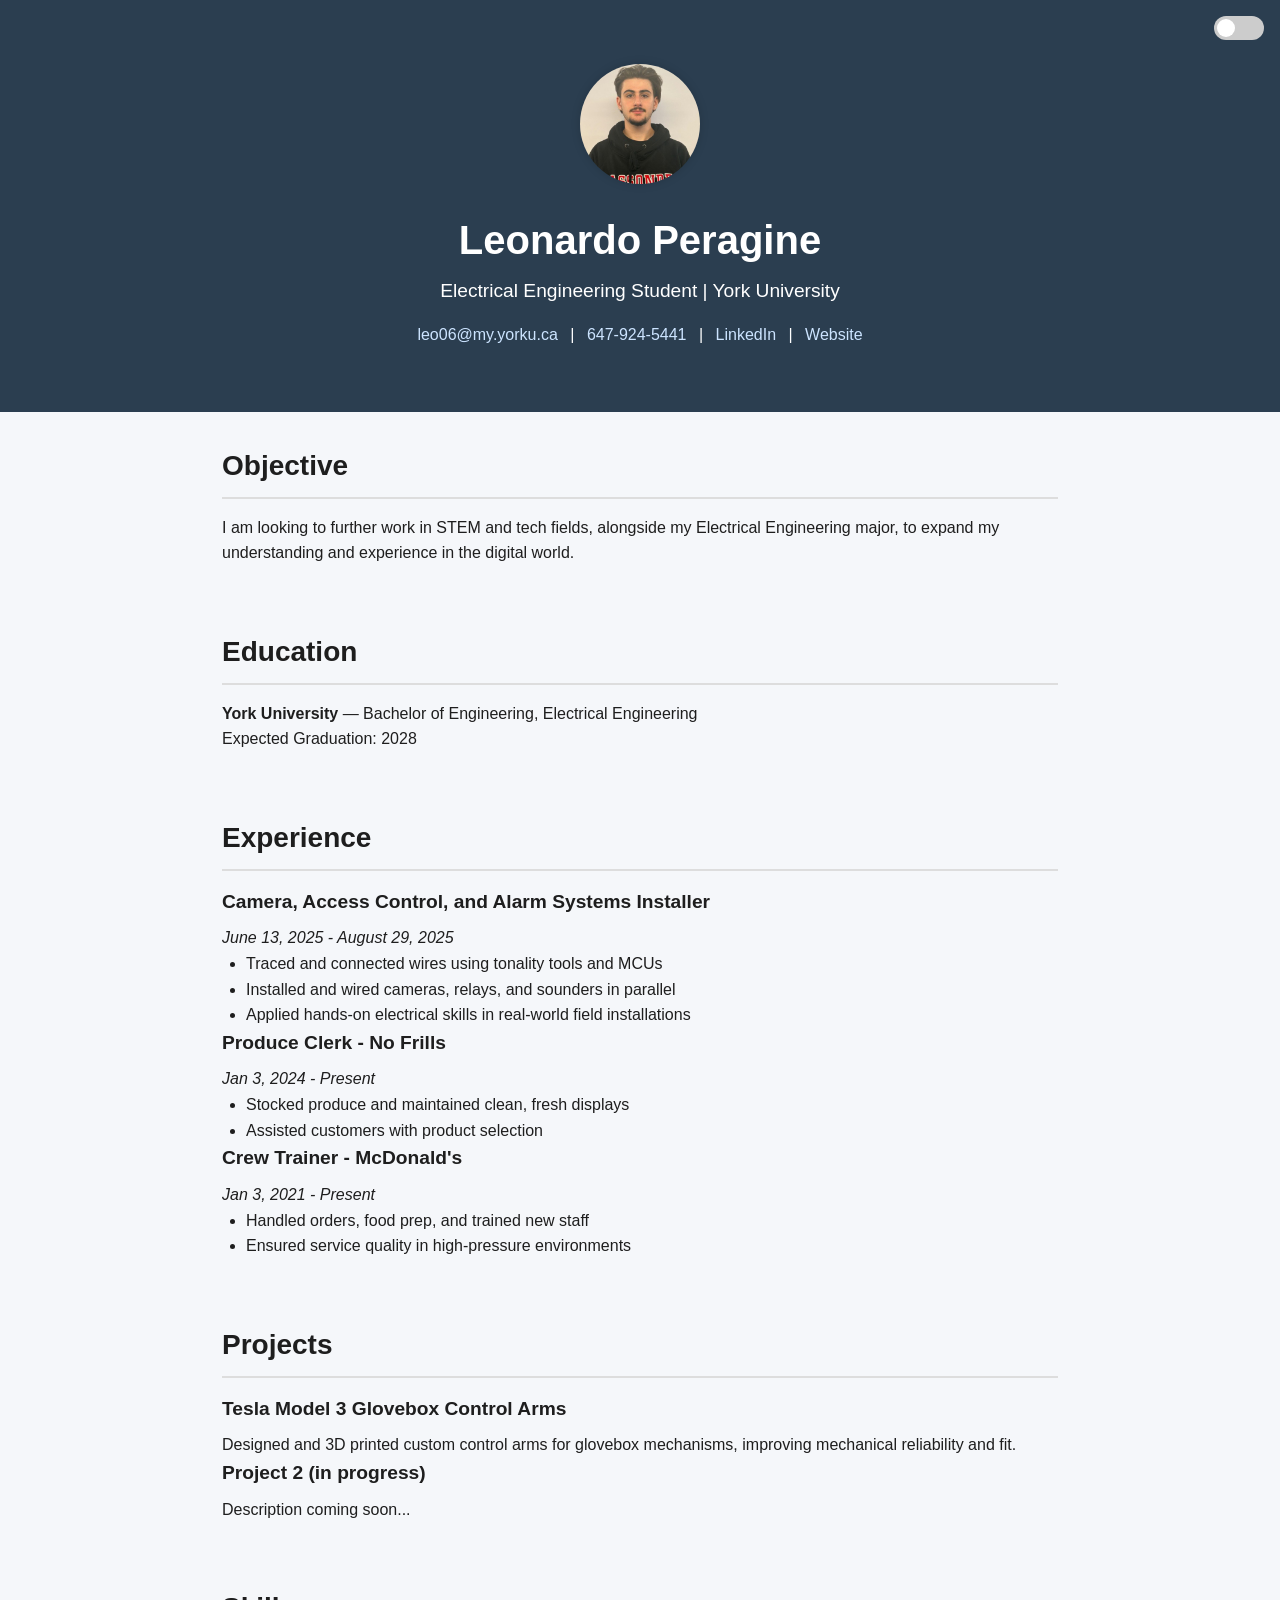
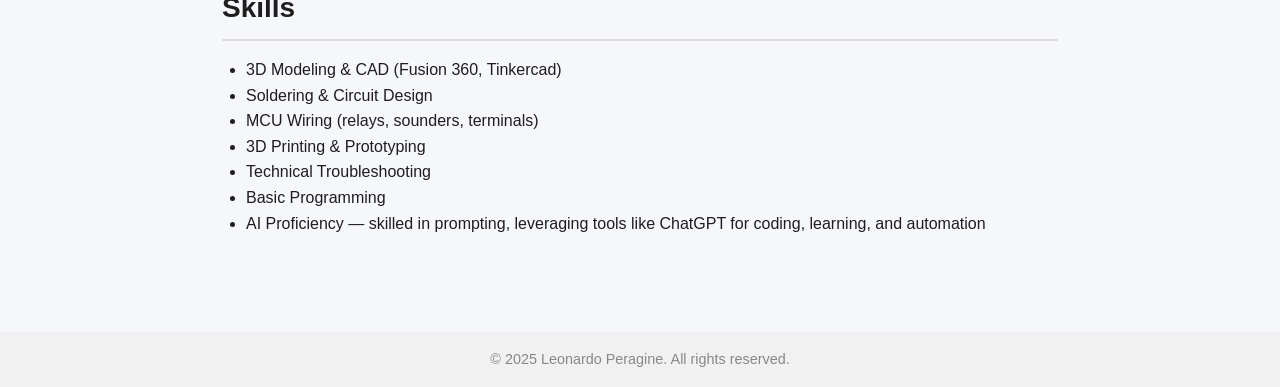
==== index.html/index.html @ 28c350a7 "initial commit" ====
<!DOCTYPE html>
<html lang="en">
<head>
  <meta charset="UTF-8" />
  <meta name="viewport" content="width=device-width, initial-scale=1.0" />
  <meta name="description" content="Leonardo Peragine - Electrical Engineering Student Portfolio" />
  <title>Leonardo Peragine</title>
  <link rel="stylesheet" href="style.css" />
</head>
<body>
  <header>
    <div class="toggle-container">
      <label class="toggle-switch">
        <input type="checkbox" onchange="document.body.classList.toggle('dark-mode')">
        <span class="slider"></span>
      </label>
    </div>
    <div class="container">
      <img src="images/profile.jpg" alt="Leonardo Peragine" class="profile-photo">
      <h1>Leonardo Peragine</h1>
      <p>Electrical Engineering Student | York University</p>
      <div class="contact">
        <a href="mailto:leo06@my.yorku.ca">leo06@my.yorku.ca</a> |
        <a href="tel:+16479245441">647-924-5441</a> |
        <a href="https://www.linkedin.com/in/leonardo-peragine-085b5928a/" target="_blank">LinkedIn</a> |
        <a href="https://peragine.ca" target="_blank">Website</a>
      </div>
    </div>
  </header>

  <section class="objective container">
    <h2>Objective</h2>
    <p>I am looking to further work in STEM and tech fields, alongside my Electrical Engineering major, to expand my understanding and experience in the digital world.</p>
  </section>

  <section class="education container">
    <h2>Education</h2>
    <p><strong>York University</strong> — Bachelor of Engineering, Electrical Engineering<br>Expected Graduation: 2028</p>
  </section>

  <section class="experience container">
    <h2>Experience</h2>
    <div class="job">
      <h3>Camera, Access Control, and Alarm Systems Installer</h3>
      <p><em>June 13, 2025 - August 29, 2025</em></p>
      <ul>
        <li>Traced and connected wires using tonality tools and MCUs</li>
        <li>Installed and wired cameras, relays, and sounders in parallel</li>
        <li>Applied hands-on electrical skills in real-world field installations</li>
      </ul>
    </div>
    <div class="job">
      <h3>Produce Clerk - No Frills</h3>
      <p><em>Jan 3, 2024 - Present</em></p>
      <ul>
        <li>Stocked produce and maintained clean, fresh displays</li>
        <li>Assisted customers with product selection</li>
      </ul>
    </div>
    <div class="job">
      <h3>Crew Trainer - McDonald's</h3>
      <p><em>Jan 3, 2021 - Present</em></p>
      <ul>
        <li>Handled orders, food prep, and trained new staff</li>
        <li>Ensured service quality in high-pressure environments</li>
      </ul>
    </div>
  </section>

  <section class="projects container">
    <h2>Projects</h2>
    <div class="project">
      <h3>Tesla Model 3 Glovebox Control Arms</h3>
      <p>Designed and 3D printed custom control arms for glovebox mechanisms, improving mechanical reliability and fit.</p>
    </div>
    <div class="project">
      <h3>Project 2 (in progress)</h3>
      <p>Description coming soon...</p>
    </div>
  </section>

  <section class="skills container">
    <h2>Skills</h2>
    <ul>
      <li>3D Modeling & CAD (Fusion 360, Tinkercad)</li>
      <li>Soldering & Circuit Design</li>
      <li>MCU Wiring (relays, sounders, terminals)</li>
      <li>3D Printing & Prototyping</li>
      <li>Technical Troubleshooting</li>
      <li>Basic Programming</li>
      <li>AI Proficiency — skilled in prompting, leveraging tools like ChatGPT for coding, learning, and automation</li>
    </ul>
  </section>

  <footer>
    <p>&copy; 2025 Leonardo Peragine. All rights reserved.</p>
  </footer>
</body>
</html>
---- index.html/style.css ----
/* Reset and base styles */
* {
  margin: 0;
  padding: 0;
  box-sizing: border-box;
}

body {
  font-family: 'Segoe UI', Tahoma, Geneva, Verdana, sans-serif;
  background-color: #f5f7fa;
  color: #1e1e1e;
  line-height: 1.6;
  transition: background-color 0.3s, color 0.3s;
}

.container {
  max-width: 900px;
  margin: auto;
  padding: 2rem;
}

header {
  background-color: #2b3e50;
  color: white;
  padding: 2rem 0;
  text-align: center;
}

header h1 {
  font-size: 2.5rem;
  margin-bottom: 0.25rem;
}

header p {
  font-size: 1.2rem;
  margin-bottom: 1rem;
}

header .contact a {
  color: #cce4ff;
  text-decoration: none;
  margin: 0 0.5rem;
}

.profile-photo {
  width: 120px;
  height: 120px;
  border-radius: 50%;
  object-fit: cover;
  box-shadow: 0 0 10px rgba(0, 0, 0, 0.15);
  margin-bottom: 1rem;
}

section {
  margin-top: 3rem;
}

h2 {
  font-size: 1.75rem;
  margin-bottom: 1rem;
  border-bottom: 2px solid #ddd;
  padding-bottom: 0.5rem;
}

h3 {
  font-size: 1.2rem;
  margin-bottom: 0.5rem;
}

ul {
  margin-left: 1.5rem;
  list-style: disc;
}

footer {
  text-align: center;
  padding: 1rem;
  margin-top: 4rem;
  background-color: #f1f1f1;
  color: #888;
  font-size: 0.9rem;
}

/* Dark mode */
body.dark-mode {
  background-color: #1e1e1e;
  color: #f5f7fa;
}

body.dark-mode header {
  background-color: #121a24;
}

body.dark-mode footer {
  background-color: #2a2a2a;
  color: #ccc;
}

/* Toggle switch */
.toggle-container {
  position: absolute;
  top: 1rem;
  right: 1rem;
}

.toggle-switch {
  position: relative;
  display: inline-block;
  width: 50px;
  height: 24px;
}

.toggle-switch input {
  opacity: 0;
  width: 0;
  height: 0;
}

.slider {
  position: absolute;
  cursor: pointer;
  top: 0;
  left: 0;
  right: 0;
  bottom: 0;
  background-color: #ccc;
  transition: .4s;
  border-radius: 24px;
}

.slider:before {
  position: absolute;
  content: "";
  height: 18px;
  width: 18px;
  left: 3px;
  bottom: 3px;
  background-color: white;
  transition: .4s;
  border-radius: 50%;
}

input:checked + .slider {
  background-color: #2196f3;
}

input:checked + .slider:before {
  transform: translateX(26px);
}
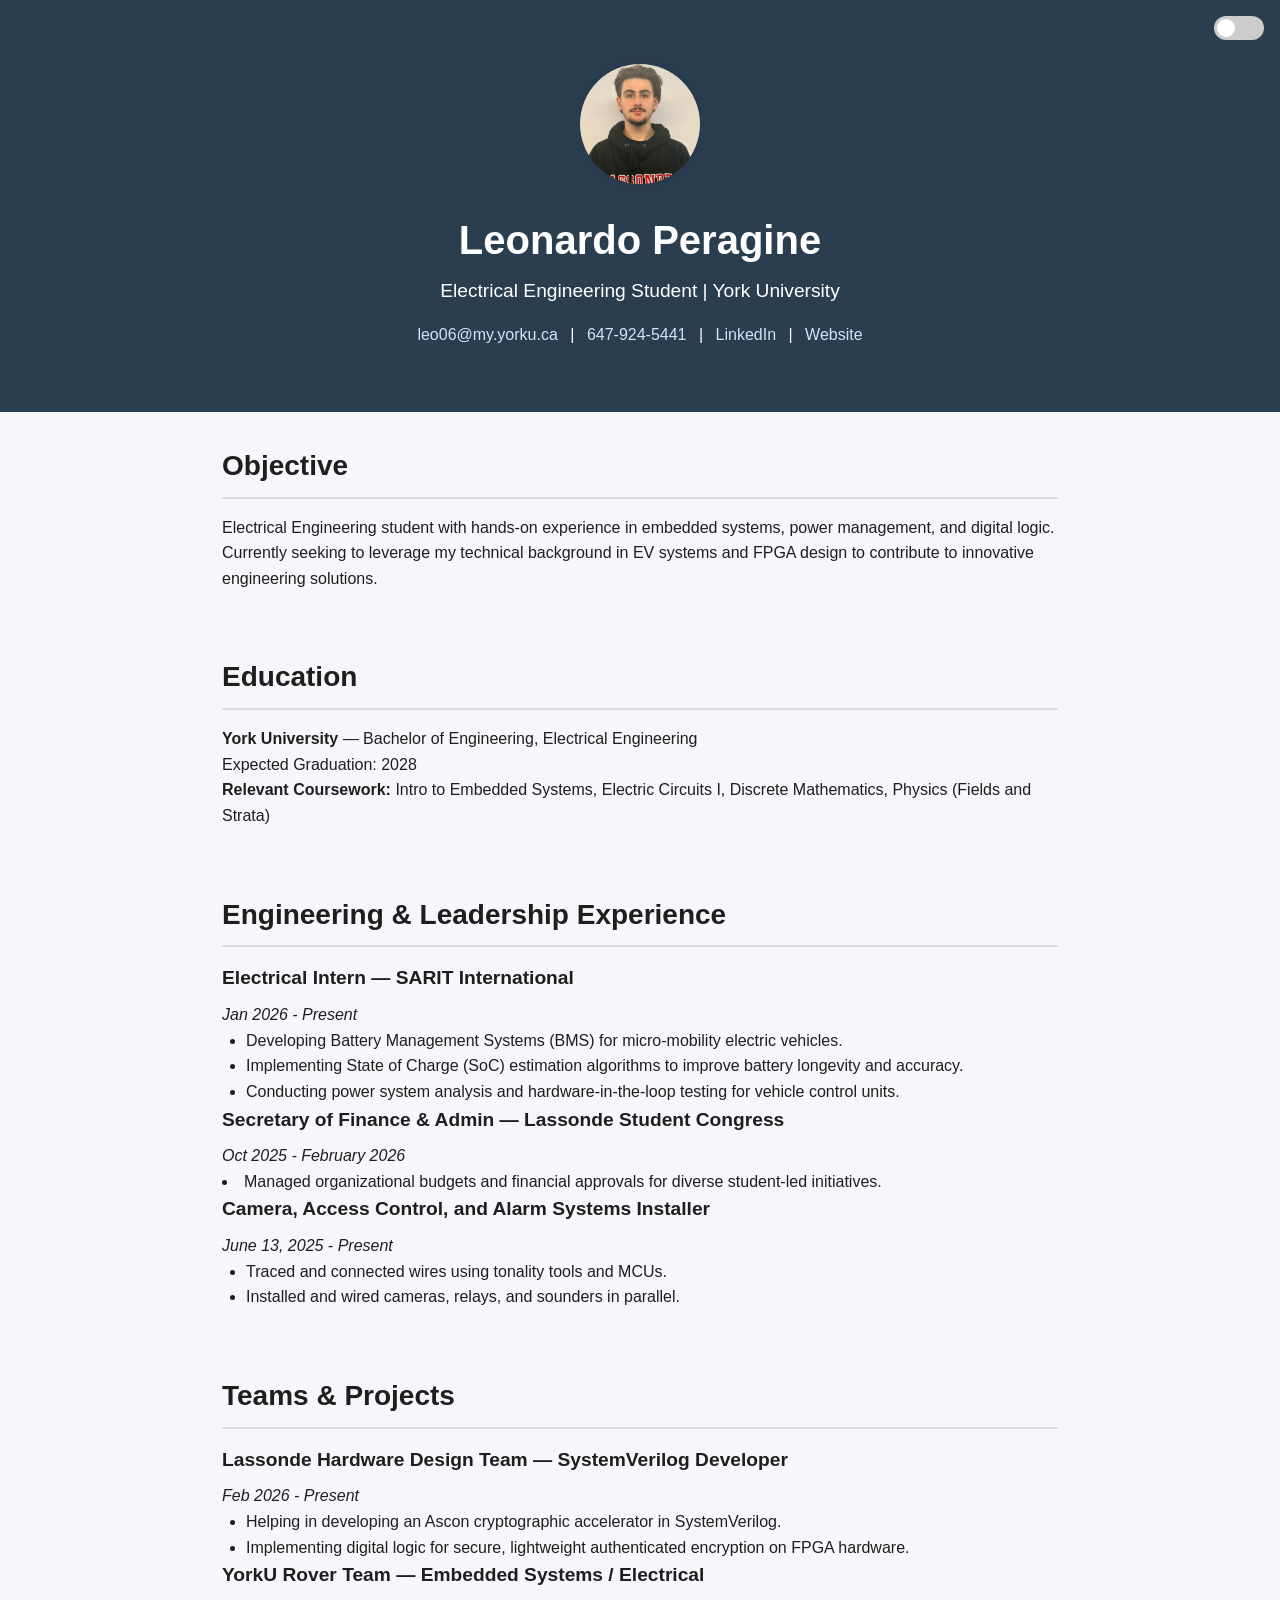
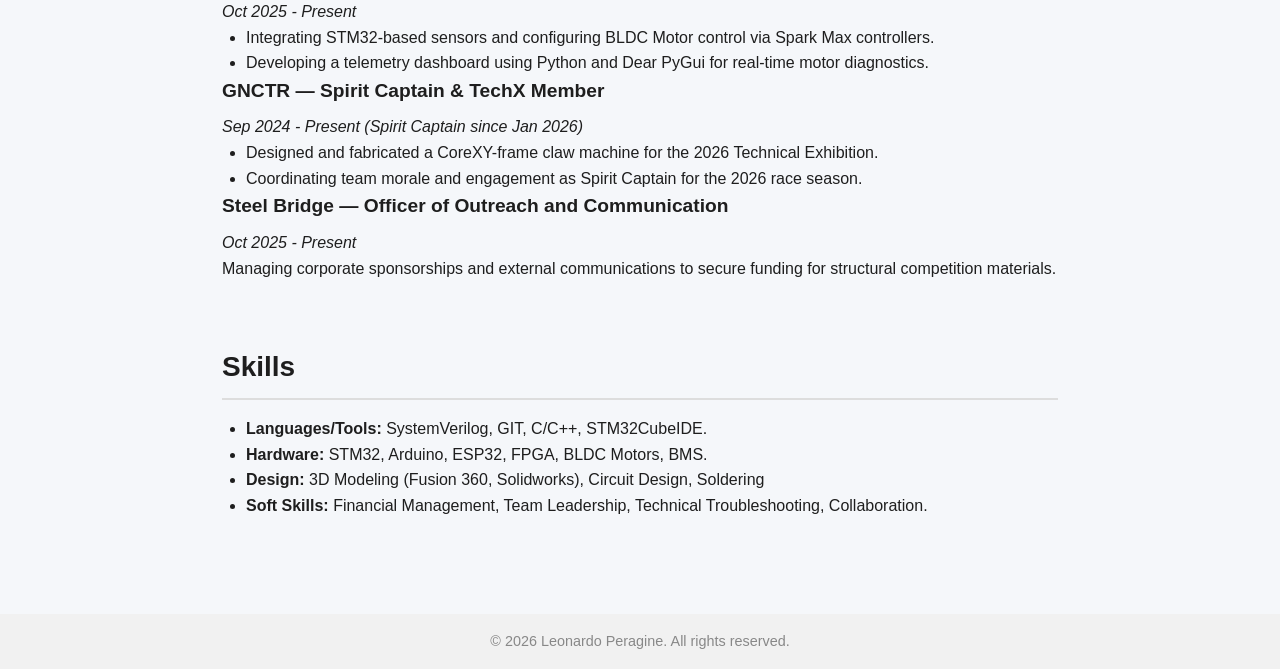
==== commit ed9336b0: "a little bit added" ====
--- a/index.html/index.html
+++ b/index.html/index.html
@@ -30,70 +30,88 @@
 
   <section class="objective container">
     <h2>Objective</h2>
-    <p>I am looking to further work in STEM and tech fields, alongside my Electrical Engineering major, to expand my understanding and experience in the digital world.</p>
+    <p>Electrical Engineering student with hands-on experience in embedded systems, power management, and digital logic. Currently seeking to leverage my technical background in EV systems and FPGA design to contribute to innovative engineering solutions.</p>
   </section>
 
   <section class="education container">
     <h2>Education</h2>
     <p><strong>York University</strong> — Bachelor of Engineering, Electrical Engineering<br>Expected Graduation: 2028</p>
+    <p><strong>Relevant Coursework:</strong> Intro to Embedded Systems, Electric Circuits I, Discrete Mathematics, Physics (Fields and Strata)</p>
   </section>
 
   <section class="experience container">
-    <h2>Experience</h2>
+    <h2>Engineering & Leadership Experience</h2>
     <div class="job">
-      <h3>Camera, Access Control, and Alarm Systems Installer</h3>
-      <p><em>June 13, 2025 - August 29, 2025</em></p>
+      <h3>Electrical Intern — SARIT International</h3>
+      <p><em>Jan 2026 - Present</em></p>
       <ul>
-        <li>Traced and connected wires using tonality tools and MCUs</li>
-        <li>Installed and wired cameras, relays, and sounders in parallel</li>
-        <li>Applied hands-on electrical skills in real-world field installations</li>
+        <li>Developing Battery Management Systems (BMS) for micro-mobility electric vehicles.</li>
+        <li>Implementing State of Charge (SoC) estimation algorithms to improve battery longevity and accuracy.</li>
+        <li>Conducting power system analysis and hardware-in-the-loop testing for vehicle control units.</li>
       </ul>
     </div>
     <div class="job">
-      <h3>Produce Clerk - No Frills</h3>
-      <p><em>Jan 3, 2024 - Present</em></p>
-      <ul>
-        <li>Stocked produce and maintained clean, fresh displays</li>
-        <li>Assisted customers with product selection</li>
+      <h3>Secretary of Finance & Admin — Lassonde Student Congress</h3>
+      <p><em>Oct 2025 - February 2026</em></p>
+      <ul></ul>
+        <li>Managed organizational budgets and financial approvals for diverse student-led initiatives.</li>
       </ul>
     </div>
     <div class="job">
-      <h3>Crew Trainer - McDonald's</h3>
-      <p><em>Jan 3, 2021 - Present</em></p>
+      <h3>Camera, Access Control, and Alarm Systems Installer</h3>
+      <p><em>June 13, 2025 - Present</em></p>
       <ul>
-        <li>Handled orders, food prep, and trained new staff</li>
-        <li>Ensured service quality in high-pressure environments</li>
+        <li>Traced and connected wires using tonality tools and MCUs.</li>
+        <li>Installed and wired cameras, relays, and sounders in parallel.</li>
       </ul>
     </div>
   </section>
 
   <section class="projects container">
-    <h2>Projects</h2>
+    <h2>Teams & Projects</h2>
     <div class="project">
-      <h3>Tesla Model 3 Glovebox Control Arms</h3>
-      <p>Designed and 3D printed custom control arms for glovebox mechanisms, improving mechanical reliability and fit.</p>
+      <h3>Lassonde Hardware Design Team — SystemVerilog Developer</h3>
+      <p><em>Feb 2026 - Present</em></p>
+      <ul>
+        <li>Helping in developing an Ascon cryptographic accelerator in SystemVerilog.</li>
+        <li>Implementing digital logic for secure, lightweight authenticated encryption on FPGA hardware.</li>
+      </ul>
     </div>
     <div class="project">
-      <h3>Project 2 (in progress)</h3>
-      <p>Description coming soon...</p>
+      <h3>YorkU Rover Team — Embedded Systems / Electrical</h3>
+      <p><em>Oct 2025 - Present</em></p>
+      <ul>
+        <li>Integrating STM32-based sensors and configuring BLDC Motor control via Spark Max controllers.</li>
+        <li>Developing a telemetry dashboard using Python and Dear PyGui for real-time motor diagnostics.</li>
+      </ul>
+    </div>
+    <div class="project">
+      <h3>GNCTR — Spirit Captain & TechX Member</h3>
+      <p><em>Sep 2024 - Present (Spirit Captain since Jan 2026)</em></p>
+      <ul>
+        <li>Designed and fabricated a CoreXY-frame claw machine for the 2026 Technical Exhibition.</li>
+        <li>Coordinating team morale and engagement as Spirit Captain for the 2026 race season.</li>
+      </ul>
+    </div>
+    <div class="project">
+      <h3>Steel Bridge — Officer of Outreach and Communication</h3>
+      <p><em>Oct 2025 - Present</em></p>
+      <p>Managing corporate sponsorships and external communications to secure funding for structural competition materials.</p>
     </div>
   </section>
 
   <section class="skills container">
     <h2>Skills</h2>
     <ul>
-      <li>3D Modeling & CAD (Fusion 360, Tinkercad)</li>
-      <li>Soldering & Circuit Design</li>
-      <li>MCU Wiring (relays, sounders, terminals)</li>
-      <li>3D Printing & Prototyping</li>
-      <li>Technical Troubleshooting</li>
-      <li>Basic Programming</li>
-      <li>AI Proficiency — skilled in prompting, leveraging tools like ChatGPT for coding, learning, and automation</li>
+      <li><strong>Languages/Tools:</strong> SystemVerilog, GIT, C/C++, STM32CubeIDE.</li>
+      <li><strong>Hardware:</strong> STM32, Arduino, ESP32, FPGA, BLDC Motors, BMS.</li>
+      <li><strong>Design:</strong> 3D Modeling (Fusion 360, Solidworks), Circuit Design, Soldering</li>
+      <li><strong>Soft Skills:</strong> Financial Management, Team Leadership, Technical Troubleshooting, Collaboration.</li>
     </ul>
   </section>
 
   <footer>
-    <p>&copy; 2025 Leonardo Peragine. All rights reserved.</p>
+    <p>&copy; 2026 Leonardo Peragine. All rights reserved.</p>
   </footer>
 </body>
 </html>
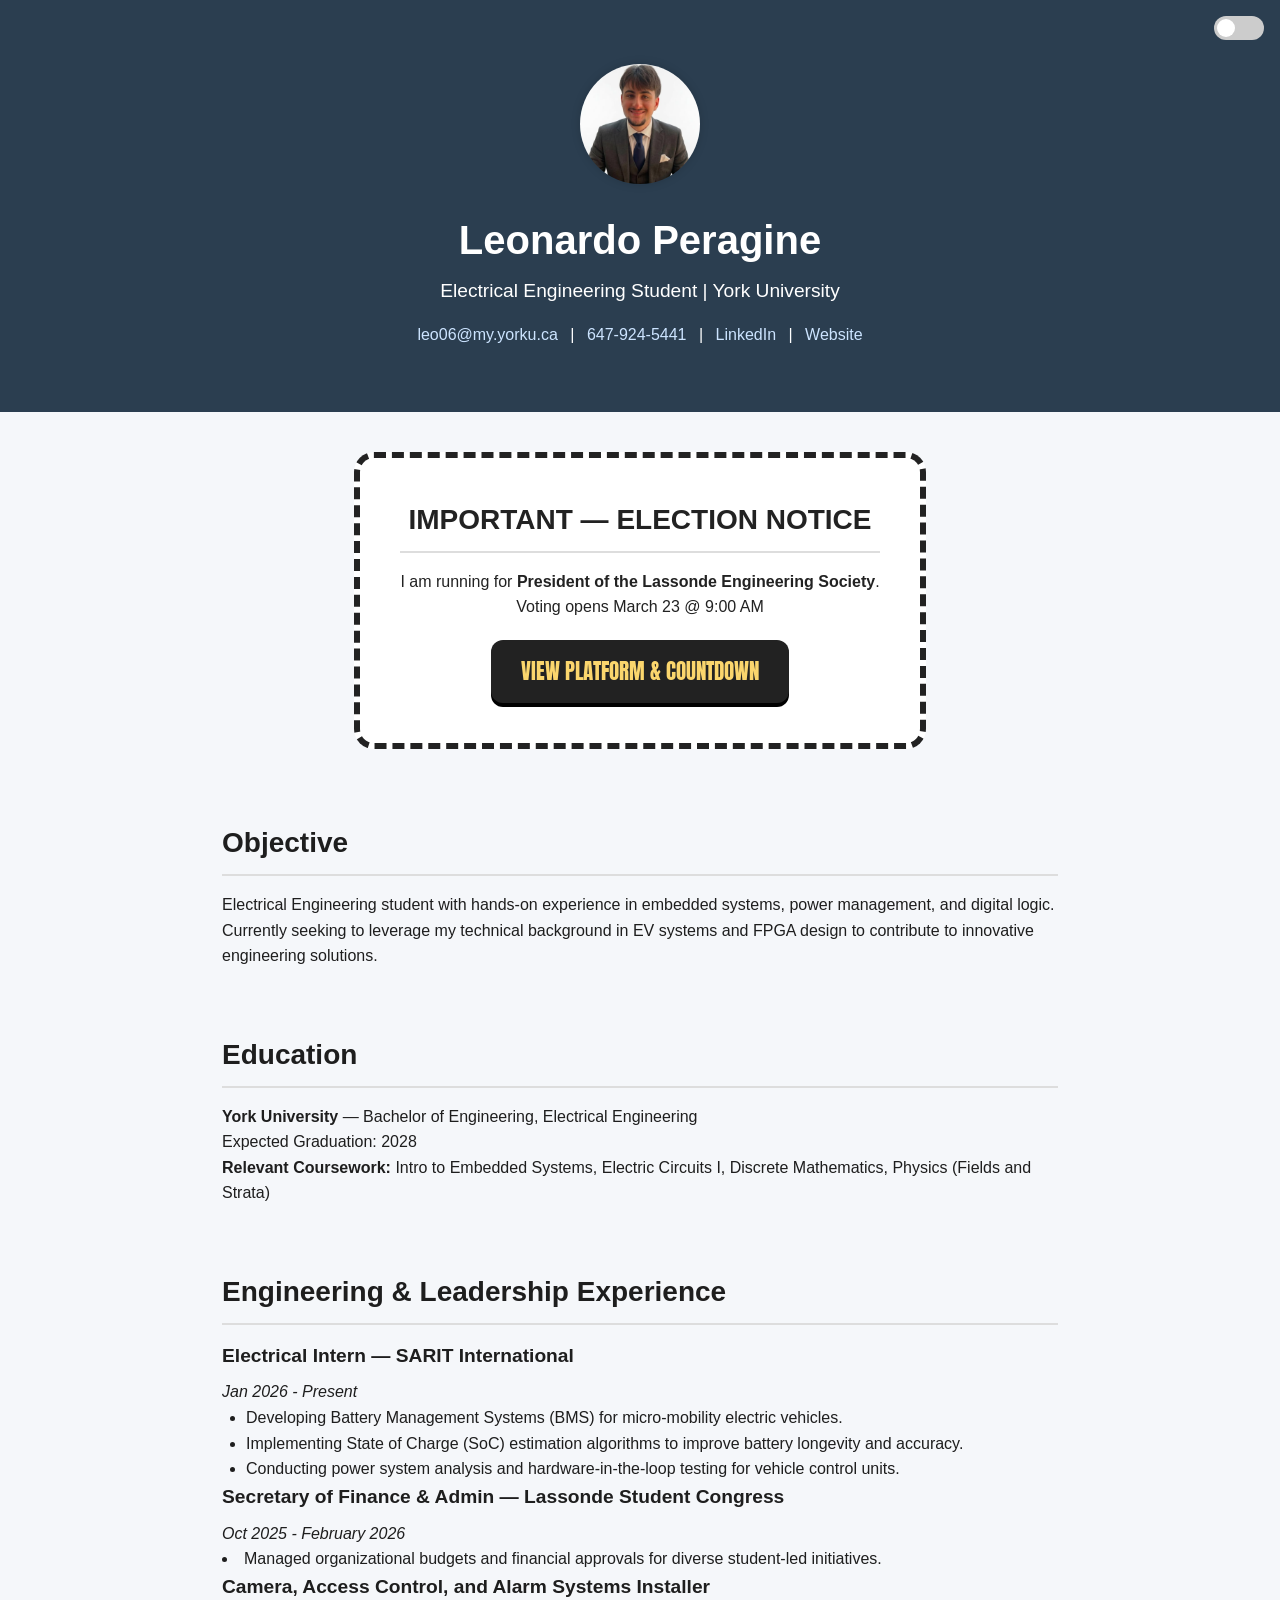
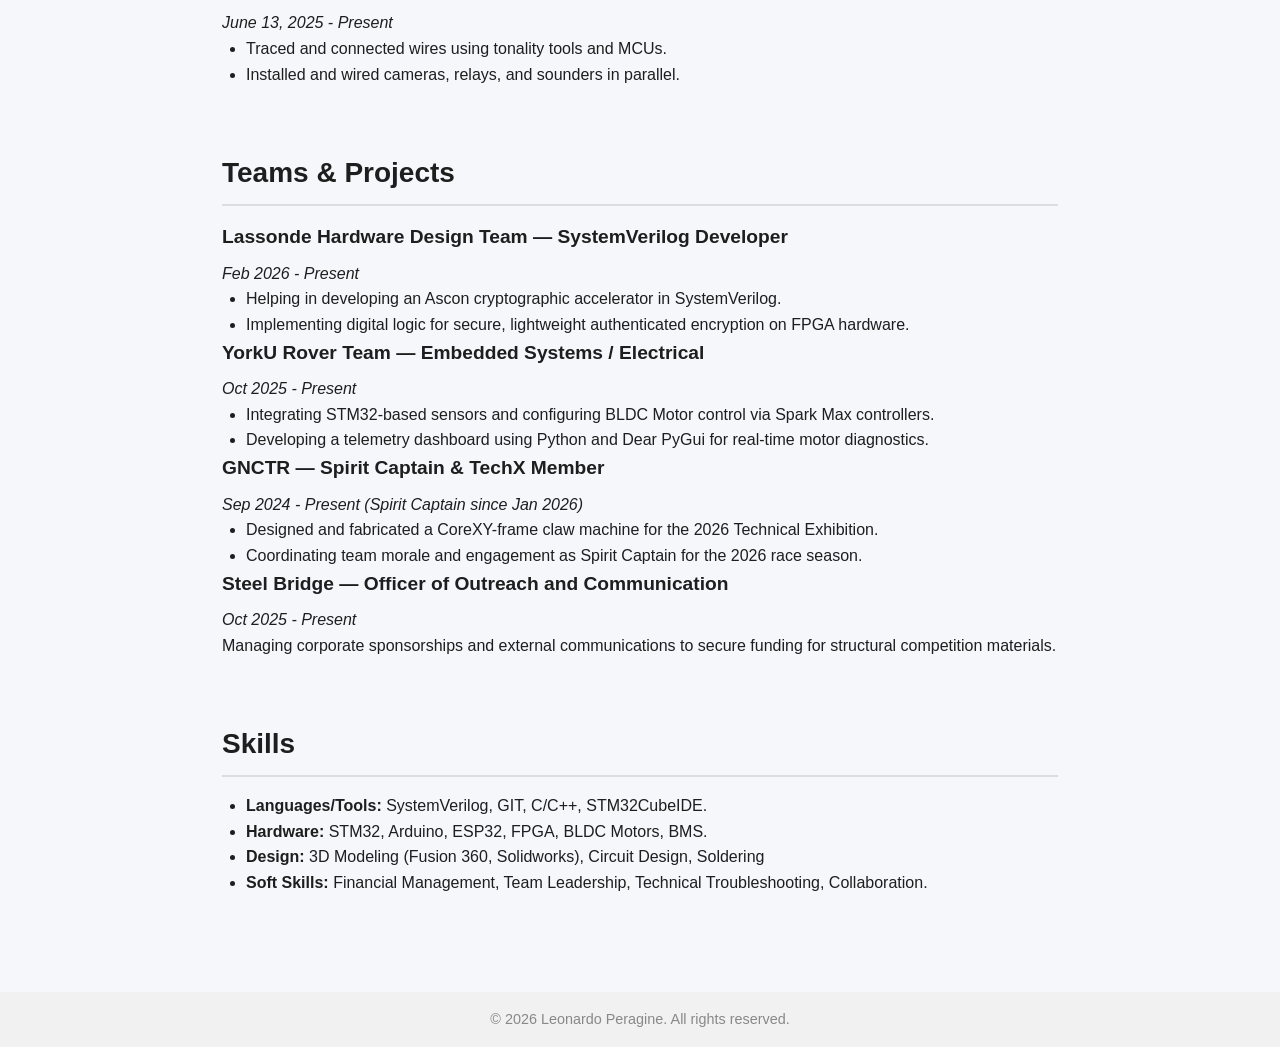
==== commit 9754db23: "Election Notices" ====
--- a/index.html/index.html
+++ b/index.html/index.html
@@ -5,7 +5,8 @@
   <meta name="viewport" content="width=device-width, initial-scale=1.0" />
   <meta name="description" content="Leonardo Peragine - Electrical Engineering Student Portfolio" />
   <title>Leonardo Peragine</title>
-  <link rel="stylesheet" href="style.css" />
+  <link href="https://fonts.googleapis.com/css2?family=Anton&display=swap" rel="stylesheet">
+<link rel="stylesheet" href="style.css?v=99">
 </head>
 <body>
   <header>
@@ -16,7 +17,7 @@
       </label>
     </div>
     <div class="container">
-      <img src="images/profile.jpg" alt="Leonardo Peragine" class="profile-photo">
+      <img src="images/profileSUIT2026.png" alt="Leonardo Peragine" class="profile-photo">
       <h1>Leonardo Peragine</h1>
       <p>Electrical Engineering Student | York University</p>
       <div class="contact">
@@ -27,6 +28,20 @@
       </div>
     </div>
   </header>
+
+<div id="election-notice-wrapper">
+  <div class="election-notice pulse-border">
+    <h2>IMPORTANT — ELECTION NOTICE</h2>
+    <p>I am running for <strong>President of the Lassonde Engineering Society</strong>.</p>
+    <div class="notice-cta">
+      <p>Voting opens March 23 @ 9:00 AM</p>
+      <a href="https://peragine.ca/president-2026/" class="notice-button">VIEW PLATFORM & COUNTDOWN</a>
+
+
+      
+    </div>
+  </div>
+</div>
 
   <section class="objective container">
     <h2>Objective</h2>
--- a/index.html/style.css
+++ b/index.html/style.css
@@ -1,4 +1,3 @@
-
 /* Reset and base styles */
 * {
   margin: 0;
@@ -25,6 +24,7 @@
   color: white;
   padding: 2rem 0;
   text-align: center;
+  position: relative;
 }
 
 header h1 {
@@ -148,3 +148,73 @@
 input:checked + .slider:before {
   transform: translateX(26px);
 }
+
+/* --- Election Notice Box --- */
+#election-notice-wrapper {
+  display: flex;
+  justify-content: center;
+  width: 100%;
+  padding: 40px 0;
+}
+
+/* 1. The Pulse Animation Definition */
+@keyframes pulse-border-colors {
+  0% { 
+    border-color: #fbd66d; 
+    box-shadow: 10px 10px 0px #000000; 
+  }
+  50% { 
+    border-color: #df9ffb; 
+    box-shadow: 10px 10px 25px #fbd66d(0, 0, 0, 0.6); 
+  }
+  75% { 
+    border-color: #fbd66d; 
+    box-shadow: 10px 10px 0px #df9ffb; 
+  }
+  100%{
+    border-color: #fbd66d; 
+    box-shadow: 10px 10px 0px #140c18; 
+  }
+}
+
+.election-notice {
+  background-color: #ffffff;
+  border: 6px dashed #222222; 
+  padding: 40px;
+  border-radius: 20px;
+  max-width: 600px;
+  text-align: center;
+  color: #222222;
+  display: block;
+  position: relative;
+  /* 2. Apply Pulse here */
+  animation: pulse-border-colors 2s linear infinite;
+}
+
+/* 3. The Bouncy Pop Button */
+.notice-button {
+  display: inline-block;
+  margin-top: 20px;
+  padding: 15px 30px;
+  background-color: #222222; /* Black background */
+  color: #fbd66d;           /* Yellow text */
+  text-decoration: none;
+  font-family: 'Anton', sans-serif;
+  font-size: 1.3rem;
+  border-radius: 12px;
+  transition: all 0.3s cubic-bezier(0.175, 0.885, 0.32, 1.275);
+  box-shadow: 0 4px 0px #000;
+  cursor: pointer;
+}
+
+.notice-button:hover {
+  transform: translateY(-5px) scale(1.05);
+  background-color: #fbd66d;
+  color: #222222;
+  box-shadow: 0 10px 20px rgba(0, 0, 0, 0.15);
+}
+
+.notice-button:active {
+  transform: translateY(2px) scale(0.98);
+  box-shadow: 0 2px 0px #000;
+}
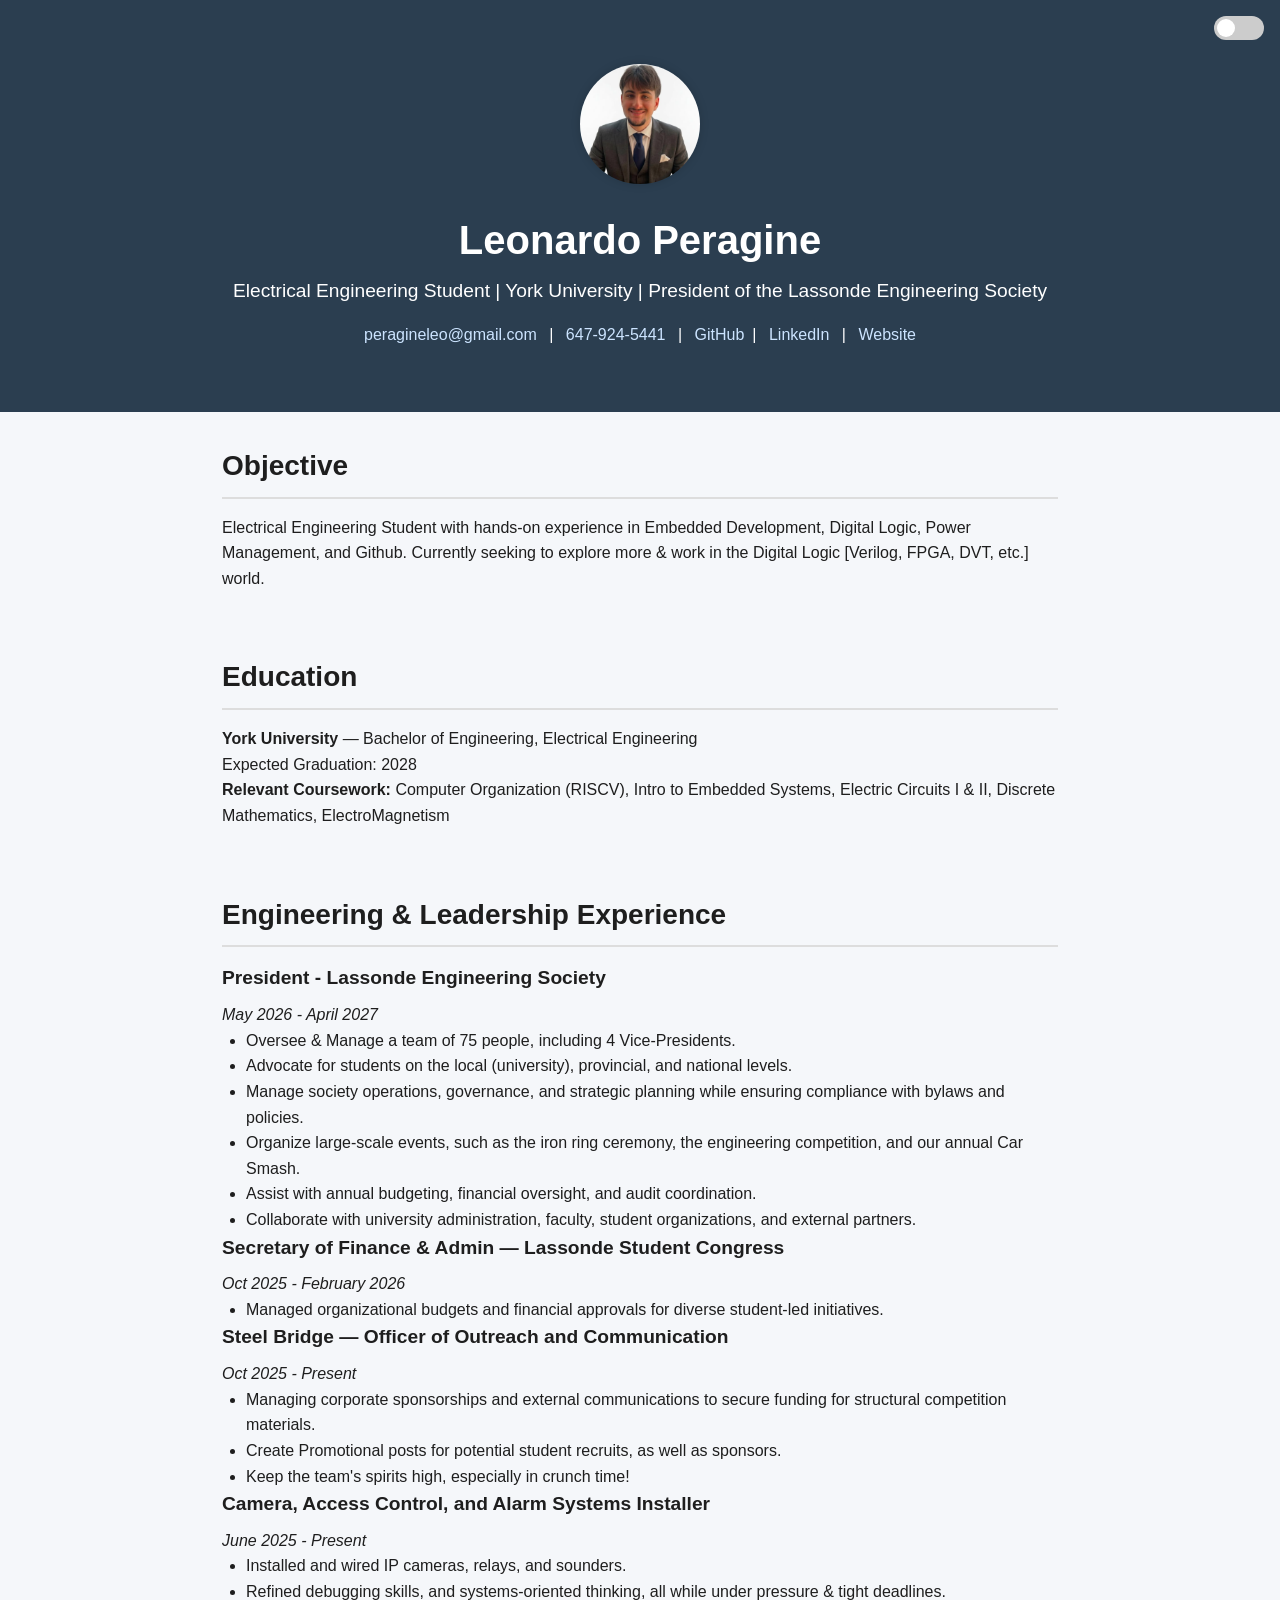
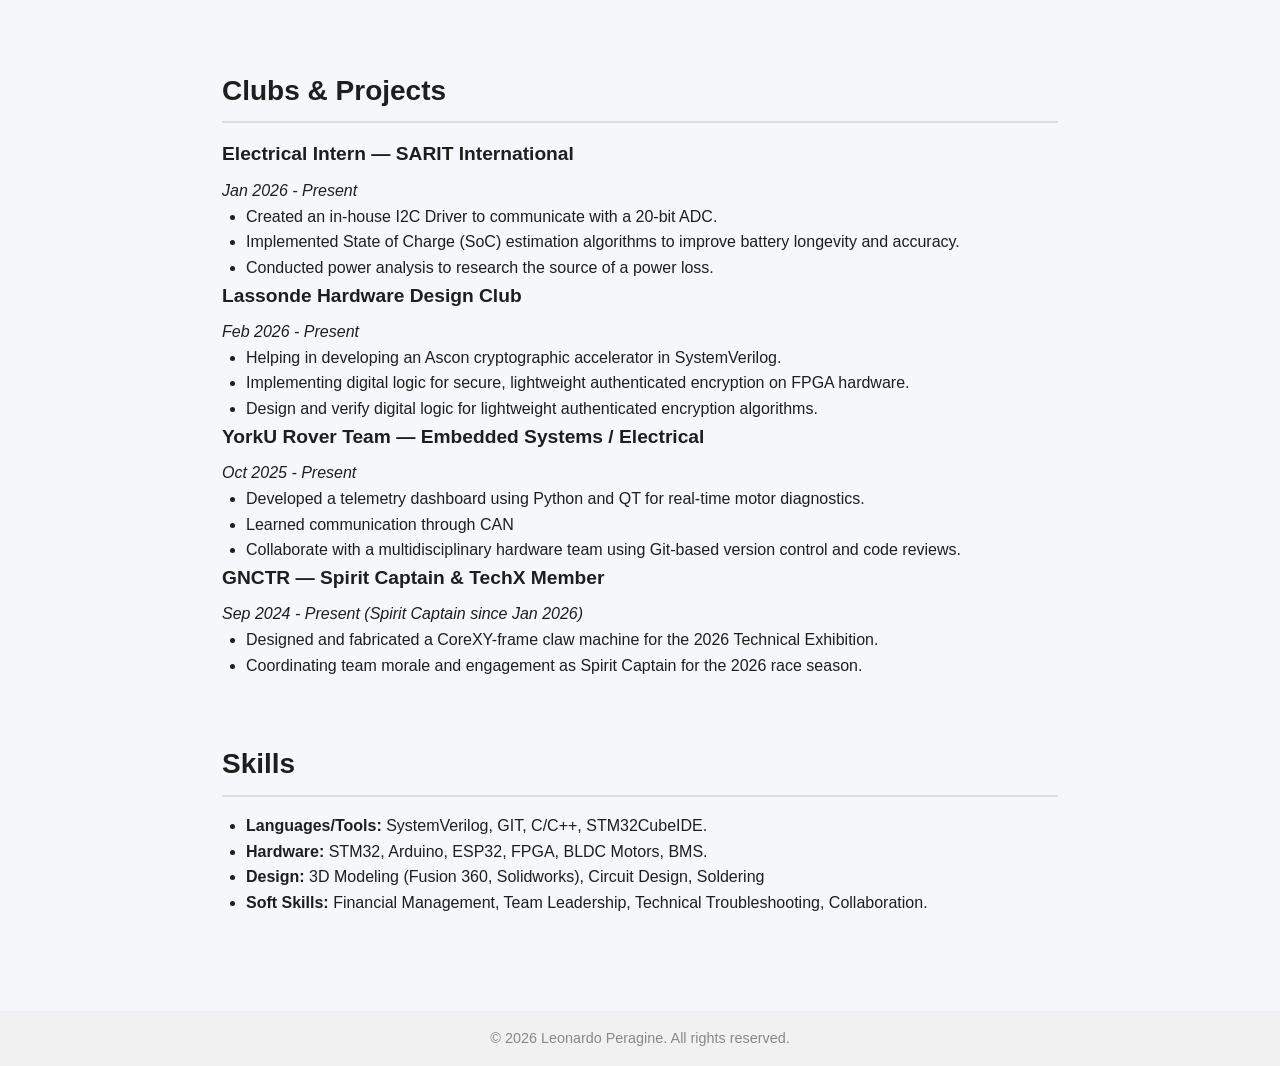
==== commit 920b49b8: "Removed election notice. Refactoring." ====
--- a/index.html/index.html
+++ b/index.html/index.html
@@ -19,85 +19,98 @@
     <div class="container">
       <img src="images/profileSUIT2026.png" alt="Leonardo Peragine" class="profile-photo">
       <h1>Leonardo Peragine</h1>
-      <p>Electrical Engineering Student | York University</p>
+      <p>Electrical Engineering Student | York University | President of the Lassonde Engineering Society </p>
       <div class="contact">
-        <a href="mailto:leo06@my.yorku.ca">leo06@my.yorku.ca</a> |
+        <a href="mailto:peragineleo@gmail.com">peragineleo@gmail.com</a> |
         <a href="tel:+16479245441">647-924-5441</a> |
+        <a href = "https://www.github.com/Leonardo314159/" target="_blank">GitHub</a>|
         <a href="https://www.linkedin.com/in/leonardo-peragine-085b5928a/" target="_blank">LinkedIn</a> |
         <a href="https://peragine.ca" target="_blank">Website</a>
       </div>
     </div>
   </header>
 
-<div id="election-notice-wrapper">
-  <div class="election-notice pulse-border">
-    <h2>IMPORTANT — ELECTION NOTICE</h2>
-    <p>I am running for <strong>President of the Lassonde Engineering Society</strong>.</p>
-    <div class="notice-cta">
-      <p>Voting opens March 23 @ 9:00 AM</p>
-      <a href="https://peragine.ca/president-2026/" class="notice-button">VIEW PLATFORM & COUNTDOWN</a>
-
-
-      
-    </div>
-  </div>
-</div>
 
   <section class="objective container">
     <h2>Objective</h2>
-    <p>Electrical Engineering student with hands-on experience in embedded systems, power management, and digital logic. Currently seeking to leverage my technical background in EV systems and FPGA design to contribute to innovative engineering solutions.</p>
+    <p>Electrical Engineering Student with hands-on experience in Embedded Development, Digital Logic, Power Management, and Github. Currently seeking to explore more & work in the Digital Logic [Verilog, FPGA, DVT, etc.] world.</p>
   </section>
 
   <section class="education container">
     <h2>Education</h2>
     <p><strong>York University</strong> — Bachelor of Engineering, Electrical Engineering<br>Expected Graduation: 2028</p>
-    <p><strong>Relevant Coursework:</strong> Intro to Embedded Systems, Electric Circuits I, Discrete Mathematics, Physics (Fields and Strata)</p>
+    <p><strong>Relevant Coursework:</strong> Computer Organization (RISCV), Intro to Embedded Systems, Electric Circuits I & II, Discrete Mathematics, ElectroMagnetism</p>
   </section>
 
   <section class="experience container">
     <h2>Engineering & Leadership Experience</h2>
+    
     <div class="job">
-      <h3>Electrical Intern — SARIT International</h3>
-      <p><em>Jan 2026 - Present</em></p>
+      <h3>President - Lassonde Engineering Society</h3>
+      <p><em>May 2026 - April 2027</em></p>
       <ul>
-        <li>Developing Battery Management Systems (BMS) for micro-mobility electric vehicles.</li>
-        <li>Implementing State of Charge (SoC) estimation algorithms to improve battery longevity and accuracy.</li>
-        <li>Conducting power system analysis and hardware-in-the-loop testing for vehicle control units.</li>
+        <li>Oversee & Manage a team of 75 people, including 4 Vice-Presidents.</li>
+        <li>Advocate for students on the local (university), provincial, and national levels.</li>
+        <li>Manage society operations, governance, and strategic planning while ensuring compliance with bylaws and policies.</li>
+        <li>Organize large-scale events, such as the iron ring ceremony, the engineering competition, and our annual Car Smash.</li>
+        <li>Assist with annual budgeting, financial oversight, and audit coordination.</li>
+        <li>Collaborate with university administration, faculty, student organizations, and external partners.</li>
       </ul>
     </div>
     <div class="job">
       <h3>Secretary of Finance & Admin — Lassonde Student Congress</h3>
       <p><em>Oct 2025 - February 2026</em></p>
-      <ul></ul>
+      <ul>
         <li>Managed organizational budgets and financial approvals for diverse student-led initiatives.</li>
+      </ul>
+    </div>
+     <div class="job">
+      <h3>Steel Bridge — Officer of Outreach and Communication</h3>
+      <p><em>Oct 2025 - Present</em></p>
+      <ul>
+        <li>Managing corporate sponsorships and external communications to secure funding for structural competition materials.</li>
+        <li>Create Promotional posts for potential student recruits, as well as sponsors.</li>
+        <li>Keep the team's spirits high, especially in crunch time!</li>
       </ul>
     </div>
     <div class="job">
       <h3>Camera, Access Control, and Alarm Systems Installer</h3>
-      <p><em>June 13, 2025 - Present</em></p>
+      <p><em>June 2025 - Present</em></p>
       <ul>
-        <li>Traced and connected wires using tonality tools and MCUs.</li>
-        <li>Installed and wired cameras, relays, and sounders in parallel.</li>
+        <li>Installed and wired IP cameras, relays, and sounders.</li>
+        <li>Refined debugging skills, and systems-oriented thinking, all while under pressure & tight deadlines.</li>
       </ul>
     </div>
+   
   </section>
 
   <section class="projects container">
-    <h2>Teams & Projects</h2>
+    <h2>Clubs & Projects</h2>
     <div class="project">
-      <h3>Lassonde Hardware Design Team — SystemVerilog Developer</h3>
+      <h3>Electrical Intern — SARIT International</h3>
+      <p><em>Jan 2026 - Present</em></p>
+      <ul>
+        <li>Created an in-house I2C Driver to communicate with a 20-bit ADC.</li>
+        <li>Implemented State of Charge (SoC) estimation algorithms to improve battery longevity and accuracy.</li>
+        <li>Conducted power analysis to research the source of a power loss.</li>
+      </ul>
+    </div>
+    <div class="project">
+      <h3>Lassonde Hardware Design Club</h3>
       <p><em>Feb 2026 - Present</em></p>
       <ul>
         <li>Helping in developing an Ascon cryptographic accelerator in SystemVerilog.</li>
         <li>Implementing digital logic for secure, lightweight authenticated encryption on FPGA hardware.</li>
+        <li>Design and verify digital logic for lightweight authenticated encryption algorithms.</li>
       </ul>
     </div>
     <div class="project">
       <h3>YorkU Rover Team — Embedded Systems / Electrical</h3>
       <p><em>Oct 2025 - Present</em></p>
       <ul>
-        <li>Integrating STM32-based sensors and configuring BLDC Motor control via Spark Max controllers.</li>
-        <li>Developing a telemetry dashboard using Python and Dear PyGui for real-time motor diagnostics.</li>
+        <li>Developed a telemetry dashboard using Python and QT for real-time motor diagnostics.</li>
+        <li>Learned communication through CAN</li>
+        <li>Collaborate with a multidisciplinary hardware team using Git-based version control and code reviews.</li>
       </ul>
     </div>
     <div class="project">
@@ -108,11 +121,7 @@
         <li>Coordinating team morale and engagement as Spirit Captain for the 2026 race season.</li>
       </ul>
     </div>
-    <div class="project">
-      <h3>Steel Bridge — Officer of Outreach and Communication</h3>
-      <p><em>Oct 2025 - Present</em></p>
-      <p>Managing corporate sponsorships and external communications to secure funding for structural competition materials.</p>
-    </div>
+
   </section>
 
   <section class="skills container">
--- a/index.html/style.css
+++ b/index.html/style.css
@@ -149,7 +149,12 @@
   transform: translateX(26px);
 }
 
-/* --- Election Notice Box --- */
+
+/*  
+
+----- DEPRECATED - KEEPING FOR LEGACY & MEMORIEZ LOL
+
+--- Election Notice Box --- 
 #election-notice-wrapper {
   display: flex;
   justify-content: center;
@@ -157,7 +162,7 @@
   padding: 40px 0;
 }
 
-/* 1. The Pulse Animation Definition */
+ 1. The Pulse Animation Definition 
 @keyframes pulse-border-colors {
   0% { 
     border-color: #fbd66d; 
@@ -187,17 +192,17 @@
   color: #222222;
   display: block;
   position: relative;
-  /* 2. Apply Pulse here */
+   2. Apply Pulse here 
   animation: pulse-border-colors 2s linear infinite;
 }
 
-/* 3. The Bouncy Pop Button */
+3. The Bouncy Pop Button 
 .notice-button {
   display: inline-block;
   margin-top: 20px;
   padding: 15px 30px;
-  background-color: #222222; /* Black background */
-  color: #fbd66d;           /* Yellow text */
+  background-color: #222222; 
+  color: #fbd66d;           
   text-decoration: none;
   font-family: 'Anton', sans-serif;
   font-size: 1.3rem;
@@ -217,4 +222,6 @@
 .notice-button:active {
   transform: translateY(2px) scale(0.98);
   box-shadow: 0 2px 0px #000;
-}+}
+
+*/
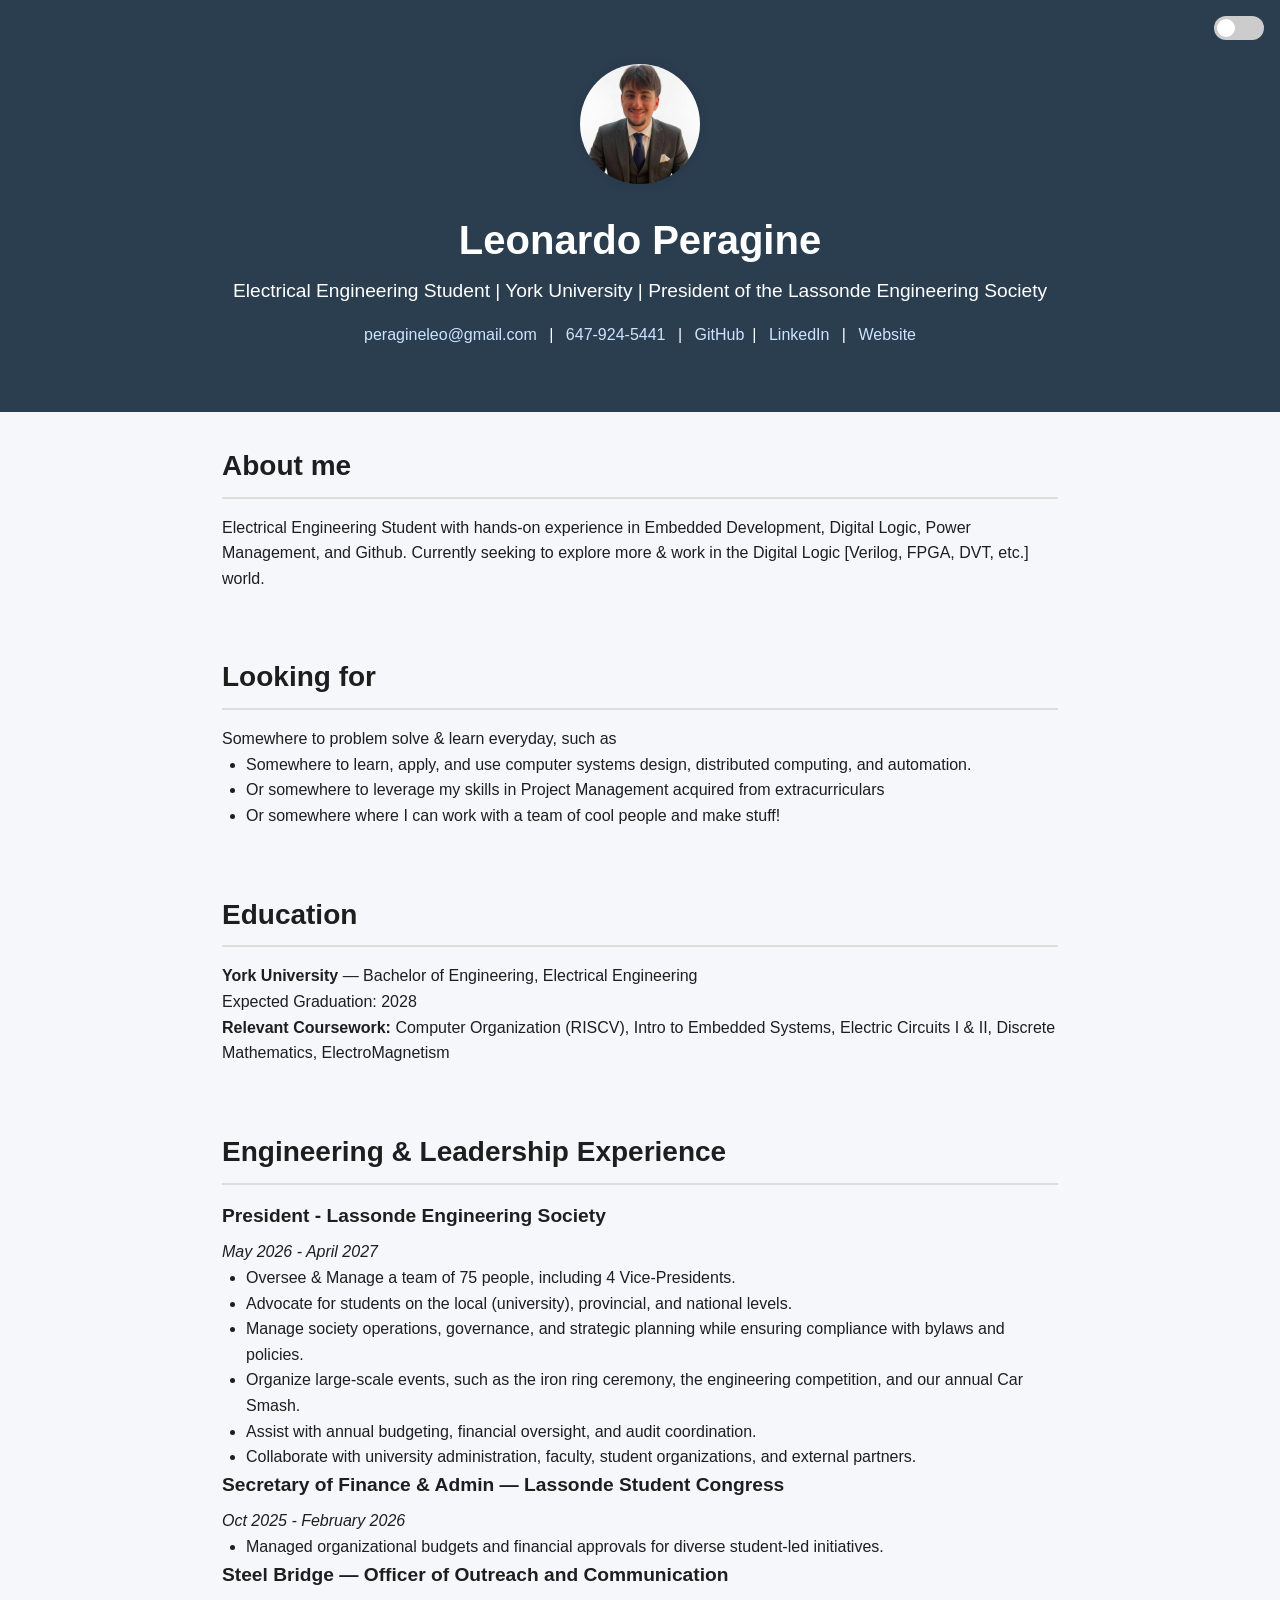
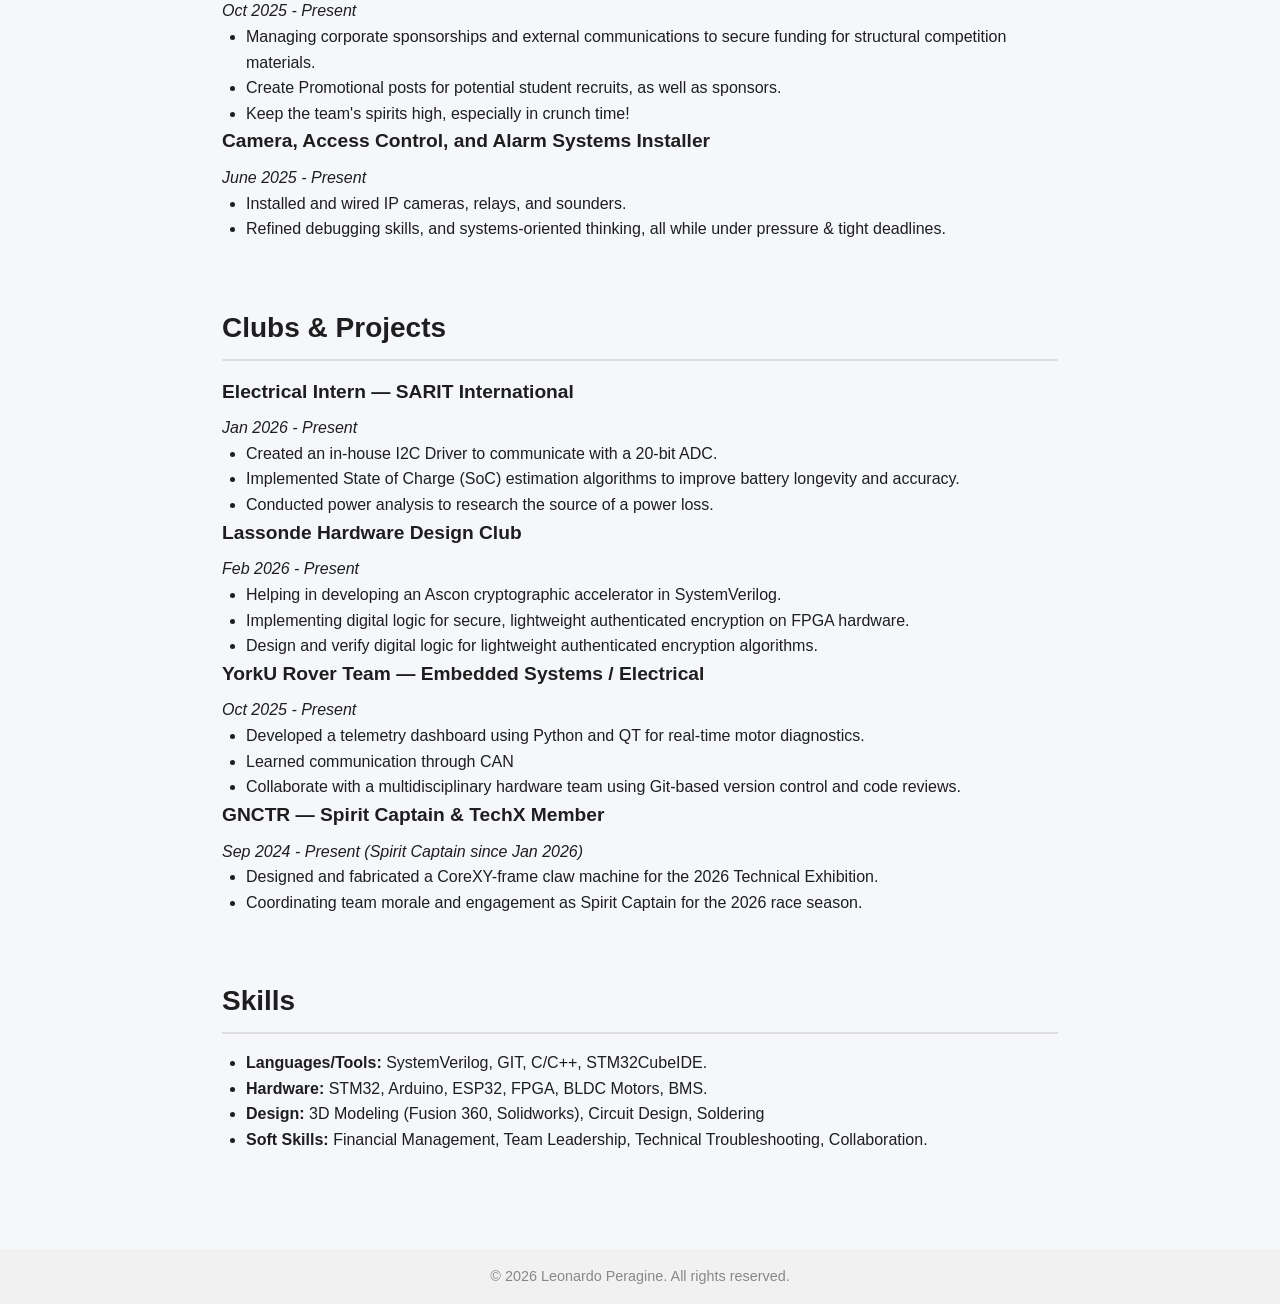
==== commit 2d20b4cd: "About me v1, Looking for v1. Containers made" ====
--- a/index.html/index.html
+++ b/index.html/index.html
@@ -31,11 +31,23 @@
   </header>
 
 
-  <section class="objective container">
-    <h2>Objective</h2>
+  <section class="aboutme container">
+    <h2>About me</h2>
     <p>Electrical Engineering Student with hands-on experience in Embedded Development, Digital Logic, Power Management, and Github. Currently seeking to explore more & work in the Digital Logic [Verilog, FPGA, DVT, etc.] world.</p>
   </section>
 
+  <section class="lookingfor container">
+    <h2>Looking for</h2>
+    <p>Somewhere to problem solve & learn everyday, such as </p>
+    <ul>
+      <li>Somewhere to learn, apply, and use computer systems design, distributed computing, and automation. </li>
+      <li>Or somewhere to leverage my skills in Project Management acquired from extracurriculars</li>
+      <li>Or somewhere where I can work with a team of cool people and make stuff!</li>
+    </ul>
+
+  </section>
+    
+  
   <section class="education container">
     <h2>Education</h2>
     <p><strong>York University</strong> — Bachelor of Engineering, Electrical Engineering<br>Expected Graduation: 2028</p>
